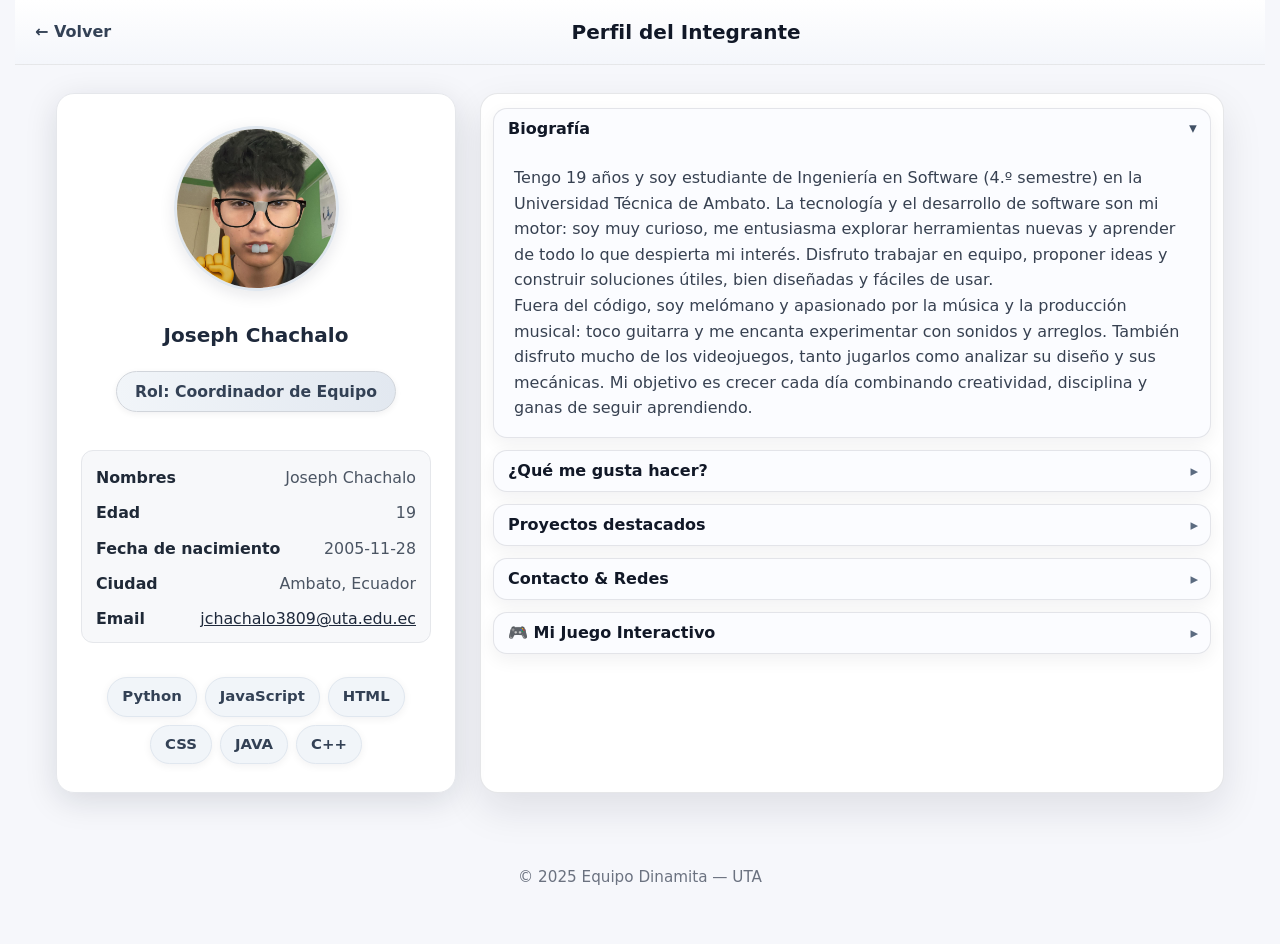
==== integrantes/persona1.html @ 1df61722 "first commit" ====
<!DOCTYPE html>
<html lang="es">
<head>
  <meta charset="UTF-8" />
  <meta name="viewport" content="width=device-width, initial-scale=1.0"/>
  <title>Perfil — Joseph Chachalo</title>
  <link rel="icon" type="image/png" href="../assets/img/icono.png">
  <link rel="stylesheet" href="styles-individual.css"/>
  <meta name="viewport" content="width=device-width, initial-scale=1.0">
</head>
<body>
  <header class="topbar">
    <a class="back" href="../index.html" aria-label="Volver a inicio">← Volver</a>
    <h1 class="page-title">Perfil del Integrante</h1>
  </header>

  <main class="layout">
    <!-- ===== PANEL IZQUIERDO (EDITAR) ===== -->
    <aside class="sidebar">
      <img class="avatar-xl" src="../assets/img/foto_damian.jpeg" alt="Foto de Joseph Chachalo">
      
      <h2 class="name">Joseph Chachalo</h2>
      <p class="role">Rol: Coordinador de Equipo</p>

      <dl class="facts">
        <div><dt>Nombres</dt><dd>Joseph Chachalo</dd></div>
        <div><dt>Edad</dt><dd>19</dd></div>
        <div><dt>Fecha de nacimiento</dt><dd>2005-11-28</dd></div>
        <div><dt>Ciudad</dt><dd>Ambato, Ecuador</dd></div>
        <div><dt>Email</dt><dd><a href="mailto:jchachalo3809@uta.edu.ec">jchachalo3809@uta.edu.ec</a></dd></div>
      </dl>

      <div class="tags">
      <span>Python</span><span>JavaScript</span><span>HTML</span><span>CSS</span><span>JAVA</span><span>C++</span>  
      </div>
    </aside>

    <!-- ===== CONTENIDO DERECHO (EDITAR) ===== -->
    <section class="content">
      <!-- Bloque desplegable 1 -->
      <details class="card" open>
        <summary>Biografía</summary>
        <p>
          Tengo 19 años y soy estudiante de Ingeniería en Software (4.º semestre) en la
          Universidad Técnica de Ambato. La tecnología y el desarrollo de software son mi
          motor: soy muy curioso, me entusiasma explorar herramientas nuevas y aprender de
          todo lo que despierta mi interés. Disfruto trabajar en equipo, proponer ideas y
          construir soluciones útiles, bien diseñadas y fáciles de usar.<br>
          
          Fuera del código, soy melómano y apasionado por la música y la producción musical:
          toco guitarra y me encanta experimentar con sonidos y arreglos. También disfruto
          mucho de los videojuegos, tanto jugarlos como analizar su diseño y sus mecánicas.
          Mi objetivo es crecer cada día combinando creatividad, disciplina y ganas de seguir
          aprendiendo.
        </p>
      </details>

      <!-- Bloque desplegable 2 -->
      <details class="card">
        <summary>¿Qué me gusta hacer?</summary>
        <ul class="bullets">
          <li>Explorar tecnologías, frameworks y herramientas nuevas.</li>
          <li>Descubrir nuevas músicas y artistas.</li>
          <li>Tocar guitarra, producir música y experimentar con arreglos.</li>
          <li>Jugar y analizar videojuegos: diseño, mecánicas y experiencia de usuario.</li>
          <li>Compartir con amigos y crear ideas divertidas en equipo.</li>
        </ul>
      </details>

      <!-- Bloque desplegable 3 -->
      <details class="card">
        <summary>Proyectos destacados</summary>
        <div class="projects">
          <article class="proj">
            <h3>Simulador de Teoría de Colas</h3>
            <p>Simulador de Teoría de Colas con Python para análisis estadístico de sistemas de colas.</p>
            <a class="btn-link" href="https://simulacioncolas.streamlit.app/" target="_blank" rel="noopener">Ver Más</a>
          </article>
          <article class="proj">
            <h3>Calculadora de Métodos Numéricos</h3>
            <p>Calculadora de Métodos Numéricos para resolver ecuaciones y sistemas de ecuaciones lineales.</p>
            <a class="btn-link" href="https://numeric-methods-calculator.vercel.app/" target="_blank" rel="noopener">Ver Más</a>
          </article>
          <article class="proj">
            <h3>Pedida de San Valentín</h3>
            <p>Pagina web para pedirle a una persona que amas compartir San Valentín juntos.</p>
            <a class="btn-link" href="https://github.com/josephch28/sanvalentin" target="_blank" rel="noopener">Repositorio</a>
          </article>
        </div>
      </details>

      <!-- Bloque desplegable 4 -->
      <details class="card">
        <summary>Contacto & Redes</summary>
        <div class="redes-contacto">
          <a href="https://github.com/josephch28" class="red-link" target="_blank" rel="noopener" aria-label="GitHub">
            <img src="../assets/img/github.png" alt="GitHub" class="red-icon">
            <span>GitHub</span>
          </a>
          <a href="https://www.facebook.com/damian.chachalo.2025?locale=es_LA" class="red-link" target="_blank" rel="noopener" aria-label="Facebook">
            <img src="../assets/img/facebook.png" alt="Facebook" class="red-icon">
            <span>Facebook</span>
          </a>
          <a href="https://www.instagram.com/demian_mmv/?hl=es-la" class="red-link" target="_blank" rel="noopener" aria-label="Instagram">
            <img src="../assets/img/instagram.png" alt="Instagram" class="red-icon">
            <span>Instagram</span>
          </a>
          <a href="mailto:jchachalo3809@uta.edu.ec" class="red-link" aria-label="Email">
            <img src="../assets/img/mail.png" alt="Email" class="red-icon">
            <span>Email</span>
          </a>
          <a href="tel:+593962021770" class="red-link" aria-label="Teléfono">
            <img src="../assets/img/phone.png" alt="Teléfono" class="red-icon">
            <span>+593 96 202 1770</span>
          </a>
        </div>
      </details>

      <details class="card">
        <summary>🎮 Mi Juego Interactivo</summary>
        <div style="text-align: center; padding: 20px;">
          <a href="../juegos/Juego Space Invaders/index.html" class="btn-link" style="margin: 15px auto; display: inline-block;">
            Jugar ahora
          </a>
        </div>
      </details>
      
    </section>
  </main>

  <footer class="footer">
    <p>&copy; 2025 Equipo Dinamita — UTA</p>
  </footer>

  <script src="toggle-remember.js"></script>

</body>
</html>
---- integrantes/styles-individual.css ----
:root{
  --bg:#f6f7fb;
  --panel:#ffffff;
  --ink:#0f172a;
  --muted:#475569;
  --line:rgba(15,23,42,.10);
  --soft:#eef1f6;
  --chip:#eef0f6;
  --shadow:0 16px 40px rgba(15,23,42,.10);
  --radius:18px;
  --t:.25s cubic-bezier(.2,.7,.2,1);
}

/* Evita “saltos” cuando aparece/desaparece la barra de scroll */
html{ scrollbar-gutter: stable both-edges }

*{ box-sizing:border-box }
html,body{ height:100% }
body{
  margin:0;
  font-family: ui-sans-serif,system-ui,"Segoe UI",Roboto,Arial;
  background:var(--bg);
  color:var(--ink);
  line-height:1.6;
}

/* Topbar */
.topbar{
  display:flex; align-items:center; gap:16px;
  padding:16px 20px; background:linear-gradient(#fff,#f4f6fb);
  border-bottom:1px solid var(--line);
  position:sticky; top:0; z-index:10;
}
.back{ color:#334155; text-decoration:none; font-weight:700 }
.back:hover{ text-decoration:underline }
.page-title{ margin:0 auto; text-align:center; font-size:1.25rem; font-weight:800; color:#111827 }

/* Layout */
.layout{
  max-width:1200px; margin:28px auto; padding:0 16px;
  display:grid; gap:24px;
  grid-template-columns:400px 1fr;
}
@media (max-width:1080px){ .layout{ grid-template-columns:360px 1fr } }
@media (max-width:980px){  .layout{ grid-template-columns:1fr } }

/* Panel izquierdo mejorado */
.sidebar {
  background: #fff;
  border: 1.5px solid #e5e7eb;
  border-radius: 18px;
  box-shadow: 0 8px 32px rgba(15,23,42,0.13);
  padding: 32px 24px 28px 24px;
  position: sticky;
  top: 86px;
  height: max-content;
  display: flex;
  flex-direction: column;
  align-items: center;
  gap: 18px;
}

/* Avatar redondo y protagonista */
/* Imagen de perfil más grande en panel izquierdo */
.avatar-xl {
  width: 165px;
  height: 165px;
  object-fit: cover;
  border-radius: 50%;
  border: 3px solid #e0e7ef;
  margin-bottom: 10px;
  box-shadow: 0 4px 16px rgba(15,23,42,0.10);
  display: block;
  margin-left: auto;
  margin-right: auto;
}

/* Nombre grande y centrado */
.name {
  text-align: center;
  margin: 0 0 2px 0;
  font-size: 1.25rem;
  font-weight: 900;
  color: #1e293b;
}

/* Rol destacado tipo badge */
.role {
  display: inline-block;
  text-align: center;
  margin: 0 0 10px 0;
  color: #334155;
  background: linear-gradient(90deg, #f1f5f9 0%, #e2e8f0 100%);
  padding: 7px 18px;
  border-radius: 999px;
  border: 1px solid #d1d5db;
  font-size: .98rem;
  font-weight: 700;
  box-shadow: 0 2px 6px rgba(15,23,42,.06);
}

/* Facts con fondo sutil y separación */
.facts {
  width: 100%;
  margin: 10px 0 10px 0;
  font-size: .99rem;
  display: flex;
  flex-direction: column;
  gap: 10px;
  background: #f7f8fa;
  border-radius: 12px;
  padding: 14px 14px 10px 14px;
  border: 1px solid #e5e7eb;
}

.facts div {
  display: flex;
  justify-content: space-between;
  align-items: center;
}

.facts dt {
  font-weight: 700;
  color: #1f2937;
  min-width: 90px;
}

.facts dd {
  margin: 0;
  color: #4b5563;
  text-align: right;
  flex: 1;
}

.facts a {
  color: #1e293b;
  text-decoration: underline;
  font-weight: 500;
}

/* Tags tipo chip */
.tags {
  display: flex;
  flex-wrap: wrap;
  gap: 8px;
  margin-top: 6px;
  justify-content: center;
}

.tags span {
  background: #f1f5f9;
  border: 1px solid #e0e7ef;
  padding: 7px 14px;
  border-radius: 999px;
  color: #334155;
  font-weight: 600;
  font-size: .93rem;
  box-shadow: 0 2px 8px rgba(15,23,42,0.06);
  transition: background 0.18s, color 0.18s;
}

.tags span:hover {
  background: #e0e7ef;
  color: #1e293b;
}

/* Contenedor derecho */
.content{
  background:var(--panel);
  border:1px solid var(--line);
  border-radius:var(--radius);
  box-shadow:var(--shadow);
  padding:14px 12px;             /* compacto */
  display:grid; gap:6px;         /* poco aire entre tarjetas */
}

/* Cards <details> */
.card{
  margin:0;
  background:#fbfcff;
  border:1px solid var(--line);
  border-radius:14px;
  box-shadow:0 6px 18px rgba(15,23,42,.06);
  overflow:hidden;                       /* oculta contenido al estar cerrado */
  transition:max-height var(--t), background var(--t), box-shadow var(--t);
}

/* Header: padding fijo (no se mueve) */
.card > summary{
  list-style:none;
  cursor:pointer;
  display:flex; align-items:center;
  padding:10px 14px;                     /* mismo abierto/cerrado */
  min-height:40px;                       /* altura estable */
  font-weight:800; color:#111827; line-height:1.2;
  position:relative; user-select:none; background:transparent;
}
.card > summary::-webkit-details-marker{ display:none }
.card > summary:hover{ background:#f3f6fb }  /* pinta todo el rectángulo */

/* Flecha */
.card > summary::after{
  content:"▸";
  position:absolute; right:12px; top:50%;
  transform:translateY(-50%) rotate(0deg);
  transition:transform var(--t), color var(--t);
  color:#5b6b80; font-size:.95rem; font-weight:800;
}
.card[open] > summary::after{
  transform:translateY(-50%) rotate(90deg);
  color:#425166;
}

/* Cerrado: casi sin aire */
.card:not([open]){ max-height:44px }
.card[open]{ max-height:none }           /* Abierto: sin límite */

/* Contenido interno */
.card > *:not(summary){ padding:16px 20px }
.card p{ margin:0; color:#374151 }

/* Viñetas personalizadas */
.bullets{
  list-style:none; margin:0; padding-left:0;
  display:grid; gap:10px; color:#374151;
}
.bullets li{
  position:relative; padding-left:1.4rem; line-height:1.55;
}
.bullets li::before{
  content:""; position:absolute; left:0; top:0.9em; transform:translateY(-50%);
  width:8px; height:8px; border-radius:50%;
  background:#94a3b8; box-shadow:0 0 0 3px #eceff6 inset; opacity:.95;
}

/* Proyectos */
.projects{
  display:grid;
  grid-template-columns:repeat(auto-fit,minmax(240px,1fr));
  gap:12px;
}
.proj {
  background: #ffffff;
  border: 1px solid var(--line);
  border-radius: 14px;
  padding: 12px 12px 18px 12px; /* más espacio abajo */
  display: flex;
  flex-direction: column;
  align-items: center; /* centra todo horizontalmente */
  justify-content: flex-end;   /* empuja el contenido hacia abajo si hay espacio */
  min-height: 170px;           /* opcional: asegura altura mínima */
  position: relative;
}
.proj h3{ margin:.2rem 0 .3rem; font-size:1rem }
.btn-link {
  display: block;
  margin: 18px auto 0 auto; /* margen superior y centrado horizontal */
  padding: 8px 18px;
  border-radius: 10px;
  background: #f6f7fb;
  border: 1px solid var(--line);
  color: #111827;
  text-decoration: none;
  font-weight: 700;
  transition: background var(--t), transform var(--t), box-shadow var(--t);
  box-shadow: 0 2px 8px rgba(15,23,42,0.06);
  text-align: center;
}

.btn-link:hover{ background:#eceff6; transform:translateY(-1px) }

/* Links */
.links{ display:flex; gap:12px; flex-wrap:wrap }
.links a{ color:#111827; text-decoration:underline; font-weight:700 }

/* Footer */
.footer{ text-align:center; color:#6b7280; font-size:.95rem; padding:28px 0 40px }

/* Reduce motion */
@media (prefers-reduced-motion: reduce){
  *{ animation:none!important; transition:none!important; }
}

/* ...código existente... */

/* Contenedor derecho */
.content{
  background:var(--panel);
  border:1px solid var(--line);
  border-radius:var(--radius);
  box-shadow:var(--shadow);
  padding:14px 12px;
  display:flex; flex-direction:column; gap:12px; /* Cambia grid por flex y aumenta gap */
  transition:height var(--t);
}

/* Cards <details> */
.card{
  margin:0;
  background:#fbfcff;
  border:1px solid var(--line);
  border-radius:14px;
  box-shadow:0 6px 18px rgba(15,23,42,.06);
  overflow:hidden;
  transition:max-height var(--t), background var(--t), box-shadow var(--t);
  max-width: 100%; /* Asegura que no crezca más que el contenedor */
}

/* Header: padding fijo (no se mueve) */
.card > summary{
  list-style:none;
  cursor:pointer;
  display:flex; align-items:center;
  padding:10px 14px;
  min-height:40px;
  font-weight:800; color:#111827; line-height:1.2;
  position:relative; user-select:none; background:transparent;
}

/* Flecha */
.card > summary::after{
  content:"▸";
  position:absolute; right:12px; top:50%;
  transform:translateY(-50%) rotate(0deg);
  transition:transform var(--t), color var(--t);
  color:#5b6b80; font-size:.95rem; font-weight:800;
}
.card[open] > summary::after{
  transform:translateY(-50%) rotate(90deg);
  color:#425166;
}

/* Cerrado: altura mínima solo para el summary */
.card:not([open]){ max-height:56px; } /* Un poco más alto para evitar recortes */
.card[open]{ max-height:1000px; transition:max-height 0.4s cubic-bezier(.2,.7,.2,1); }

.redes-contacto {
  display: flex;
  flex-wrap: wrap;
  gap: 16px;
  justify-content: center;
  margin-top: 10px;
  margin-bottom: 6px;
}

.red-link {
  display: flex;
  align-items: center;
  gap: 8px;
  background: #f3f5f8;
  border: 1px solid #e5e7eb;
  border-radius: 999px;
  padding: 8px 18px;
  color: #1e293b;
  font-weight: 600;
  text-decoration: none;
  box-shadow: 0 2px 8px rgba(15,23,42,0.06);
  transition: background 0.18s, box-shadow 0.18s, color 0.18s;
}

.red-link:hover {
  background: #e0e7ef;
  color: #334155;
  box-shadow: 0 4px 16px rgba(15,23,42,0.10);
}

.red-icon {
  width: 22px;
  height: 22px;
  display: block;
}

/* =========================================================
   MÓVIL / TABLET: ajustes responsivos sin romper lo existente
   Pégalo al final de tu styles-individual.css
   ========================================================= */

/* Suaviza toques en móvil */
body { -webkit-tap-highlight-color: transparent; }

/* Tablets medianas: aprieta un poco los márgenes */
@media (max-width: 820px){
  .layout{
    gap: 18px;
    padding: 0 12px;
  }
  .sidebar{
    gap: 14px;
  }
  .avatar-xl{ width: 150px; height: 150px; }
}

/* Móviles: 1 columna, sin sticky, tipografías y espacios más cómodos */
@media (max-width: 600px){
  .layout{
    grid-template-columns: 1fr;   /* fuerza 1 columna */
    gap: 16px;
    padding: 0 10px;
  }

  /* Quita sticky en móvil para evitar solapes al hacer scroll */
  .sidebar{
    position: static;
    top: auto;
    padding: 22px 16px;
    border-radius: 16px;
  }

  .avatar-xl{ width: 132px; height: 132px; }

  .name{ font-size: 1.15rem; }
  .role{
    font-size: .9rem;
    padding: 6px 14px;
  }

  /* Facts: más legibles y en bloque */
  .facts{
    padding: 12px;
    gap: 8px;
  }
  .facts div{
    flex-direction: column;
    align-items: flex-start;
    gap: 2px;
  }
  .facts dt{
    min-width: 0;
    font-size: .95rem;
  }
  .facts dd{
    width: 100%;
    text-align: left;
    font-size: .98rem;
  }

  /* Contenedor derecho más compacto */
  .content{
    padding: 10px;
    gap: 8px;
    border-radius: 16px;
  }

  /* Área táctil de la barra de título de cada card */
  .card > summary{
    min-height: 48px;
    padding: 12px 14px;
    font-size: 1rem;
  }
  /* Al estar cerrada, que no “corte” texto del summary */
  .card:not([open]){ max-height: 54px; }

  /* Contenido interno un pelín más compacto */
  .card > *:not(summary){ padding: 14px 14px; }

  /* Listas con bullets: aire y legibilidad */
  .bullets{ gap: 8px; }
  .bullets li{ padding-left: 1.2rem; }

  /* Proyectos: 1 columna y botones centrados */
  .projects{
    grid-template-columns: 1fr;
    gap: 10px;
  }
  .proj{
    min-height: initial;
    align-items: stretch;
  }
  .btn-link{
    width: 100%;
    max-width: 360px;
  }

  /* Enlaces de contacto: fáciles de tocar y a ancho completo si hace falta */
  .links{
    gap: 10px;
  }
  .links a{
    padding: 8px 10px;
  }

  .redes-contacto{
    gap: 10px;
  }
  .red-link{
    width: 100%;
    justify-content: center;
  }

  /* Ajuste de la flecha del summary para que no quede pegada al borde */
  .card > summary::after{
    right: 10px;
    font-size: 1rem;
  }
}

/* iPhone con “notch”: respeta áreas seguras inferior/superior */
@supports (padding: max(0px)){
  body{
    padding-bottom: max(0px, env(safe-area-inset-bottom));
    padding-top: max(0px, env(safe-area-inset-top));
  }
}

.avatar-xl{
  width: 165px;              /* desktop */
  aspect-ratio: 1 / 1;       /* asegura que height = width */
  height: auto;              /* ahora sí, pero el alto viene de aspect-ratio */
  object-fit: cover;
  border-radius: 50%;
}

/* móvil */
@media (max-width: 600px){
  .avatar-xl{ width: 132px; }  /* el alto se calcula solo por el aspect-ratio */
}
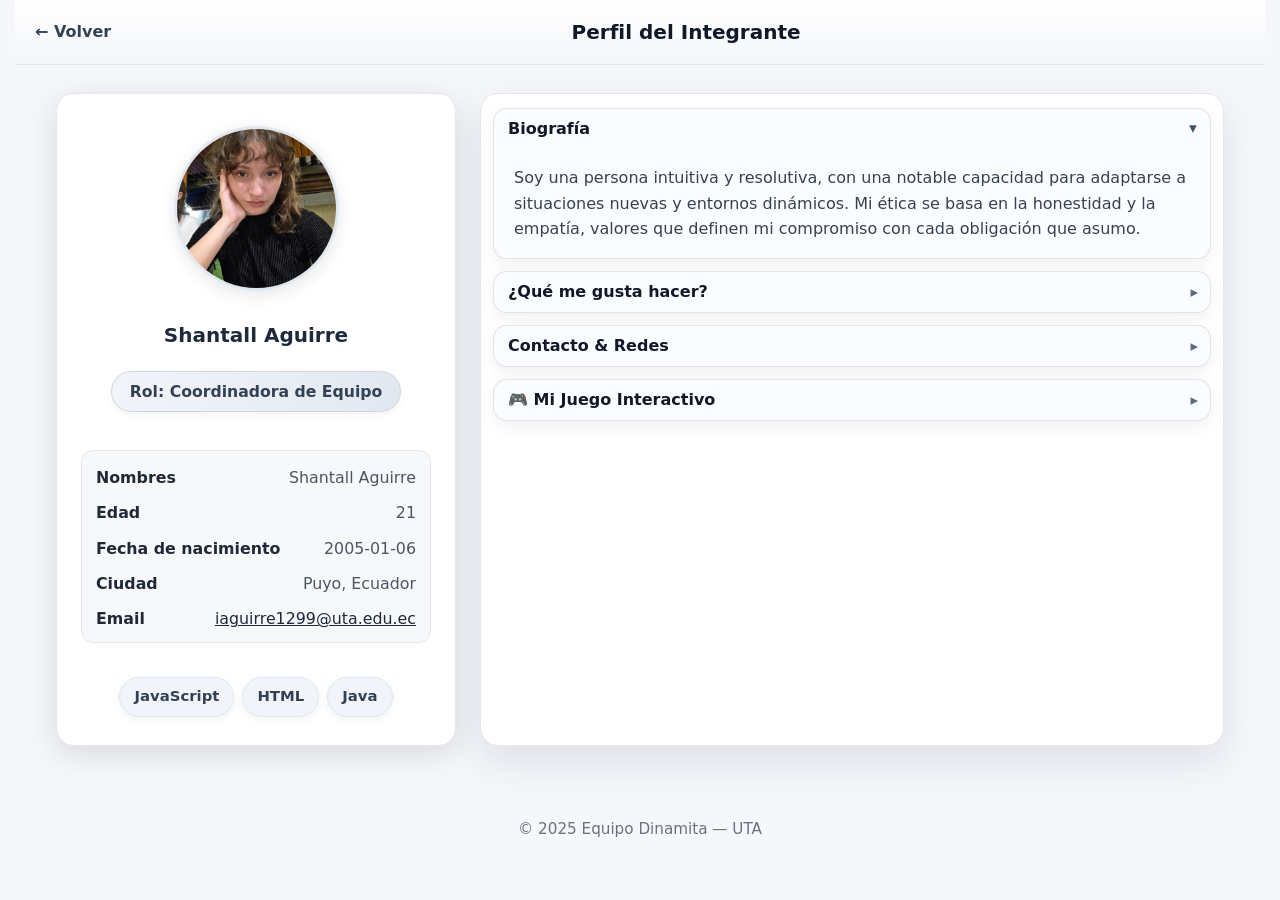
==== commit f083dedf: "Shantall" ====
--- a/integrantes/persona1.html
+++ b/integrantes/persona1.html
@@ -3,7 +3,7 @@
 <head>
   <meta charset="UTF-8" />
   <meta name="viewport" content="width=device-width, initial-scale=1.0"/>
-  <title>Perfil — Joseph Chachalo</title>
+  <title>Perfil — Shantall Aguirre</title>
   <link rel="icon" type="image/png" href="../assets/img/icono.png">
   <link rel="stylesheet" href="styles-individual.css"/>
   <meta name="viewport" content="width=device-width, initial-scale=1.0">
@@ -17,21 +17,21 @@
   <main class="layout">
     <!-- ===== PANEL IZQUIERDO (EDITAR) ===== -->
     <aside class="sidebar">
-      <img class="avatar-xl" src="../assets/img/foto_damian.jpeg" alt="Foto de Joseph Chachalo">
+      <img class="avatar-xl" src="../assets/img/Shantall.jpeg" alt="Foto de Joseph Chachalo">
       
-      <h2 class="name">Joseph Chachalo</h2>
-      <p class="role">Rol: Coordinador de Equipo</p>
+      <h2 class="name">Shantall Aguirre</h2>
+      <p class="role">Rol: Coordinadora de Equipo</p>
 
       <dl class="facts">
-        <div><dt>Nombres</dt><dd>Joseph Chachalo</dd></div>
-        <div><dt>Edad</dt><dd>19</dd></div>
-        <div><dt>Fecha de nacimiento</dt><dd>2005-11-28</dd></div>
-        <div><dt>Ciudad</dt><dd>Ambato, Ecuador</dd></div>
-        <div><dt>Email</dt><dd><a href="mailto:jchachalo3809@uta.edu.ec">jchachalo3809@uta.edu.ec</a></dd></div>
+        <div><dt>Nombres</dt><dd>Shantall Aguirre</dd></div>
+        <div><dt>Edad</dt><dd>21</dd></div>
+        <div><dt>Fecha de nacimiento</dt><dd>2005-01-06</dd></div>
+        <div><dt>Ciudad</dt><dd>Puyo, Ecuador</dd></div>
+        <div><dt>Email</dt><dd><a href="mailto:iaguirre1299@uta.edu.ec">iaguirre1299@uta.edu.ec</a></dd></div>
       </dl>
 
       <div class="tags">
-      <span>Python</span><span>JavaScript</span><span>HTML</span><span>CSS</span><span>JAVA</span><span>C++</span>  
+      <span>JavaScript</span><span>HTML</span><span>Java</span>  
       </div>
     </aside>
 
@@ -41,17 +41,9 @@
       <details class="card" open>
         <summary>Biografía</summary>
         <p>
-          Tengo 19 años y soy estudiante de Ingeniería en Software (4.º semestre) en la
-          Universidad Técnica de Ambato. La tecnología y el desarrollo de software son mi
-          motor: soy muy curioso, me entusiasma explorar herramientas nuevas y aprender de
-          todo lo que despierta mi interés. Disfruto trabajar en equipo, proponer ideas y
-          construir soluciones útiles, bien diseñadas y fáciles de usar.<br>
+          Soy una persona intuitiva y resolutiva, con una notable capacidad para adaptarse a situaciones nuevas 
+          y entornos dinámicos. Mi ética se basa en la honestidad y la empatía, valores que definen mi compromiso con cada obligación que asumo. 
           
-          Fuera del código, soy melómano y apasionado por la música y la producción musical:
-          toco guitarra y me encanta experimentar con sonidos y arreglos. También disfruto
-          mucho de los videojuegos, tanto jugarlos como analizar su diseño y sus mecánicas.
-          Mi objetivo es crecer cada día combinando creatividad, disciplina y ganas de seguir
-          aprendiendo.
         </p>
       </details>
 
@@ -59,59 +51,33 @@
       <details class="card">
         <summary>¿Qué me gusta hacer?</summary>
         <ul class="bullets">
-          <li>Explorar tecnologías, frameworks y herramientas nuevas.</li>
-          <li>Descubrir nuevas músicas y artistas.</li>
-          <li>Tocar guitarra, producir música y experimentar con arreglos.</li>
-          <li>Jugar y analizar videojuegos: diseño, mecánicas y experiencia de usuario.</li>
-          <li>Compartir con amigos y crear ideas divertidas en equipo.</li>
+          <li>Disfruto dedicar tiempo a adquirir nuevos conocimientos y habilidades.</li>
+          <li>Me gusta escuchar música en la cual puedo encontrar inspiración y conexión. Además, me ayudan a realizar tareas con mayor concentración.</li>
+          <li>Disfruto preparar mis propios alimentos, transformando cada receta en un espacio de creatividad.</li>
         </ul>
       </details>
 
       <!-- Bloque desplegable 3 -->
-      <details class="card">
-        <summary>Proyectos destacados</summary>
-        <div class="projects">
-          <article class="proj">
-            <h3>Simulador de Teoría de Colas</h3>
-            <p>Simulador de Teoría de Colas con Python para análisis estadístico de sistemas de colas.</p>
-            <a class="btn-link" href="https://simulacioncolas.streamlit.app/" target="_blank" rel="noopener">Ver Más</a>
-          </article>
-          <article class="proj">
-            <h3>Calculadora de Métodos Numéricos</h3>
-            <p>Calculadora de Métodos Numéricos para resolver ecuaciones y sistemas de ecuaciones lineales.</p>
-            <a class="btn-link" href="https://numeric-methods-calculator.vercel.app/" target="_blank" rel="noopener">Ver Más</a>
-          </article>
-          <article class="proj">
-            <h3>Pedida de San Valentín</h3>
-            <p>Pagina web para pedirle a una persona que amas compartir San Valentín juntos.</p>
-            <a class="btn-link" href="https://github.com/josephch28/sanvalentin" target="_blank" rel="noopener">Repositorio</a>
-          </article>
-        </div>
-      </details>
 
       <!-- Bloque desplegable 4 -->
       <details class="card">
         <summary>Contacto & Redes</summary>
         <div class="redes-contacto">
-          <a href="https://github.com/josephch28" class="red-link" target="_blank" rel="noopener" aria-label="GitHub">
+          <a href="https://github.com/Shantall123" class="red-link" target="_blank" rel="noopener" aria-label="GitHub">
             <img src="../assets/img/github.png" alt="GitHub" class="red-icon">
             <span>GitHub</span>
           </a>
-          <a href="https://www.facebook.com/damian.chachalo.2025?locale=es_LA" class="red-link" target="_blank" rel="noopener" aria-label="Facebook">
-            <img src="../assets/img/facebook.png" alt="Facebook" class="red-icon">
-            <span>Facebook</span>
-          </a>
-          <a href="https://www.instagram.com/demian_mmv/?hl=es-la" class="red-link" target="_blank" rel="noopener" aria-label="Instagram">
+          <a href="https://www.instagram.com/shantall_ag?igsh=bDRpN2RvZjJxb210" class="red-link" target="_blank" rel="noopener" aria-label="Instagram">
             <img src="../assets/img/instagram.png" alt="Instagram" class="red-icon">
             <span>Instagram</span>
           </a>
-          <a href="mailto:jchachalo3809@uta.edu.ec" class="red-link" aria-label="Email">
+          <a href="mailto:iaguirre1299@uta.edu.ec" class="red-link" aria-label="Email">
             <img src="../assets/img/mail.png" alt="Email" class="red-icon">
             <span>Email</span>
           </a>
-          <a href="tel:+593962021770" class="red-link" aria-label="Teléfono">
+          <a href="tel:+593996801995" class="red-link" aria-label="Teléfono">
             <img src="../assets/img/phone.png" alt="Teléfono" class="red-icon">
-            <span>+593 96 202 1770</span>
+            <span>+593 99 680 1995</span>
           </a>
         </div>
       </details>
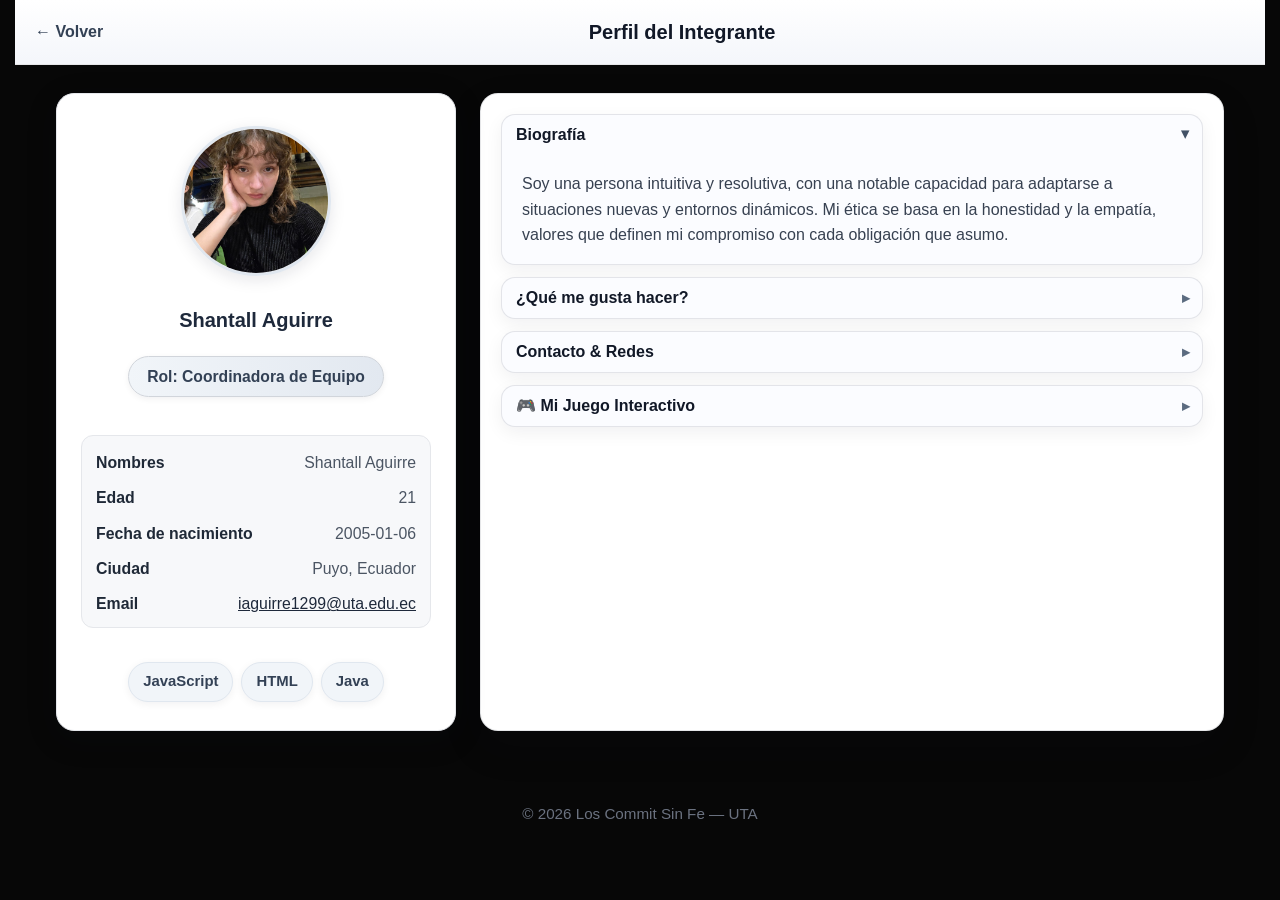
==== commit 8edac2ef: "completo" ====
--- a/integrantes/persona1.html
+++ b/integrantes/persona1.html
@@ -7,6 +7,33 @@
   <link rel="icon" type="image/png" href="../assets/img/icono.png">
   <link rel="stylesheet" href="styles-individual.css"/>
   <meta name="viewport" content="width=device-width, initial-scale=1.0">
+   <style>
+    body {
+      background-color: #070707; 
+      color: white;
+      font-family: Arial, sans-serif;
+      margin: 0;
+      padding: 0;
+    }
+    .sidebar img {
+      width: 150px;
+      border-radius: 50%;
+    }
+    .content {
+      padding: 20px;
+    }
+    .photos {
+      display: flex;
+      justify-content: space-between;
+      margin-top: 20px;
+    }
+    .photos img {
+      width: 200px;
+      height: 200px;
+      border-radius: 8px;
+      object-fit: cover;
+    }
+  </style>
 </head>
 <body>
   <header class="topbar">
@@ -95,7 +122,7 @@
   </main>
 
   <footer class="footer">
-    <p>&copy; 2025 Equipo Dinamita — UTA</p>
+    <p>&copy; 2026 Los Commit Sin Fe — UTA</p>
   </footer>
 
   <script src="toggle-remember.js"></script>
